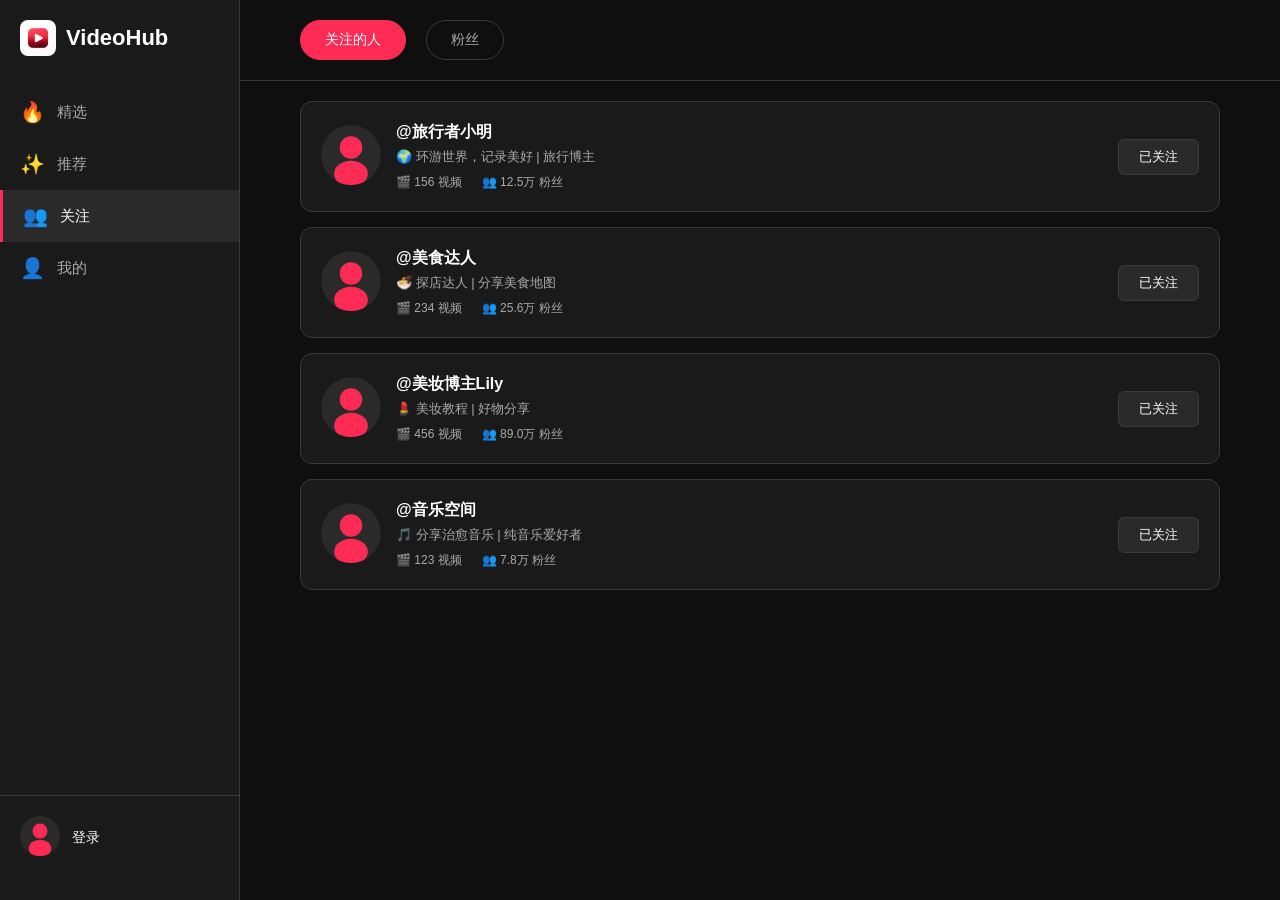
==== following.html @ 25d17666 "VideoHub 短视频网站初始化部署 - 三页面：首页/个人中心/关注页 - 修复首页导航跳转与静音自动播放 - 含3个测试视频与AI生成素材 - 适配 GitHub Pages（.nojekyll" ====
<!DOCTYPE html>
<html lang="zh-CN">
<head>
    <meta charset="UTF-8">
    <meta name="viewport" content="width=device-width, initial-scale=1.0">
    <title>关注 - VideoHub</title>
    <link rel="stylesheet" href="css/style.css">
    <link rel="stylesheet" href="css/following.css">
    <link rel="icon" href="assets/logo.jpg" type="image/svg+xml">
</head>
<body>
    <!-- 左侧导航栏 -->
    <aside class="sidebar">
        <div class="logo">
            <img src="assets/logo.jpg" alt="VideoHub Logo" style="border-radius: 8px; height: 36px;">
            <span>VideoHub</span>
        </div>

        <nav class="nav-menu">
            <a href="index.html" class="nav-item" data-page="home">
                <span class="icon">🔥</span>
                <span>精选</span>
            </a>
            <a href="index.html" class="nav-item" data-page="recommend">
                <span class="icon">✨</span>
                <span>推荐</span>
            </a>
            <a href="#" class="nav-item active" data-page="following">
                <span class="icon">👥</span>
                <span>关注</span>
            </a>
            <a href="profile.html" class="nav-item" data-page="profile">
                <span class="icon">👤</span>
                <span>我的</span>
            </a>
        </nav>

        <div class="user-section">
            <div class="user-avatar">
                <img src="assets/avatar.svg" alt="User">
            </div>
            <span class="username">登录</span>
        </div>
    </aside>

    <!-- 主内容区 -->
    <main class="main-content">
        <!-- 顶部标签 -->
        <header class="following-header">
            <div class="tabs-container">
                <button class="tab-btn active" data-tab="following">关注的人</button>
                <button class="tab-btn" data-tab="followers">粉丝</button>
            </div>
        </header>

        <!-- 用户列表 -->
        <div class="user-list" id="userList">
            <!-- 用户将由JS动态生成 -->
        </div>
    </main>

    <script src="js/following.js"></script>
</body>
</html>
---- css/style.css ----
* {
    margin: 0;
    padding: 0;
    box-sizing: border-box;
}

:root {
    --bg-primary: #0f0f0f;
    --bg-secondary: #1a1a1a;
    --bg-tertiary: #2a2a2a;
    --text-primary: #ffffff;
    --text-secondary: #aaaaaa;
    --accent-color: #fe2c55;
    --accent-hover: #ff4d6d;
    --border-color: #3a3a3a;
}

body {
    font-family: -apple-system, BlinkMacSystemFont, 'Segoe UI', Roboto, sans-serif;
    background-color: var(--bg-primary);
    color: var(--text-primary);
    display: flex;
    min-height: 100vh;
    overflow: hidden;
}

/* 侧边栏 */
.sidebar {
    width: 240px;
    background-color: var(--bg-secondary);
    padding: 20px 0;
    display: flex;
    flex-direction: column;
    border-right: 1px solid var(--border-color);
    position: fixed;
    height: 100vh;
    left: 0;
    top: 0;
}

.logo {
    display: flex;
    align-items: center;
    gap: 10px;
    padding: 0 20px 30px;
    font-size: 22px;
    font-weight: 700;
    color: var(--text-primary);
}

.logo img {
    width: 36px;
    height: 36px;
    border-radius: 8px;
}

.nav-menu {
    flex: 1;
}

.nav-item {
    display: flex;
    align-items: center;
    gap: 12px;
    padding: 14px 20px;
    color: var(--text-secondary);
    text-decoration: none;
    transition: all 0.2s;
    font-size: 15px;
}

.nav-item:hover {
    background-color: var(--bg-tertiary);
    color: var(--text-primary);
}

.nav-item.active {
    background-color: var(--bg-tertiary);
    color: var(--text-primary);
    border-left: 3px solid var(--accent-color);
}

.nav-item .icon {
    font-size: 20px;
}

.user-section {
    display: flex;
    align-items: center;
    gap: 12px;
    padding: 20px;
    border-top: 1px solid var(--border-color);
    cursor: pointer;
}

.user-avatar img {
    width: 40px;
    height: 40px;
    border-radius: 50%;
    object-fit: cover;
}

.username {
    font-size: 14px;
    font-weight: 500;
}

/* 主内容区 */
.main-content {
    flex: 1;
    margin-left: 240px;
    display: flex;
    flex-direction: column;
    height: 100vh;
}

/* 顶部导航 */
.top-header {
    display: flex;
    align-items: center;
    justify-content: space-between;
    padding: 15px 30px;
    background-color: var(--bg-primary);
    border-bottom: 1px solid var(--border-color);
    gap: 20px;
}

.category-tabs {
    display: flex;
    gap: 8px;
    flex-wrap: wrap;
}

.tab-btn {
    padding: 8px 16px;
    background-color: var(--bg-secondary);
    border: 1px solid var(--border-color);
    color: var(--text-secondary);
    border-radius: 20px;
    cursor: pointer;
    font-size: 14px;
    transition: all 0.2s;
}

.tab-btn:hover {
    background-color: var(--bg-tertiary);
    color: var(--text-primary);
}

.tab-btn.active {
    background-color: var(--accent-color);
    color: white;
    border-color: var(--accent-color);
}

.search-box {
    display: flex;
    align-items: center;
    flex: 1;
    max-width: 400px;
    position: relative;
}

.search-box input {
    width: 100%;
    padding: 10px 45px 10px 16px;
    background-color: var(--bg-secondary);
    border: 1px solid var(--border-color);
    border-radius: 25px;
    color: var(--text-primary);
    font-size: 14px;
    outline: none;
    transition: border-color 0.2s;
}

.search-box input:focus {
    border-color: var(--accent-color);
}

.search-btn {
    position: absolute;
    right: 5px;
    background: none;
    border: none;
    color: var(--text-secondary);
    font-size: 18px;
    cursor: pointer;
    padding: 8px;
}

.header-actions {
    display: flex;
    gap: 10px;
}

.action-btn {
    width: 40px;
    height: 40px;
    border-radius: 50%;
    background-color: var(--bg-secondary);
    border: 1px solid var(--border-color);
    color: var(--text-primary);
    cursor: pointer;
    font-size: 18px;
    display: flex;
    align-items: center;
    justify-content: center;
    transition: all 0.2s;
}

.action-btn:hover {
    background-color: var(--bg-tertiary);
}

.upload-btn {
    background-color: var(--accent-color);
    border-color: var(--accent-color);
}

.upload-btn:hover {
    background-color: var(--accent-hover);
}

/* 视频容器 */
.video-container {
    display: flex;
    flex: 1;
    overflow: hidden;
}

/* 主视频播放器 */
.main-video-player {
    flex: 1;
    position: relative;
    background-color: #000;
    display: flex;
    align-items: center;
    justify-content: center;
    min-width: 0;
}

.video-element {
    max-width: 100%;
    max-height: 100%;
    object-fit: contain;
}

.video-overlay {
    position: absolute;
    bottom: 0;
    left: 0;
    right: 0;
    padding: 30px;
    background: linear-gradient(transparent, rgba(0, 0, 0, 0.8));
    display: flex;
    justify-content: space-between;
    align-items: flex-end;
    gap: 30px;
}

.video-info {
    flex: 1;
}

.author-info {
    display: flex;
    align-items: center;
    gap: 12px;
    margin-bottom: 12px;
}

.author-avatar {
    width: 44px;
    height: 44px;
    border-radius: 50%;
    object-fit: cover;
}

.author-details {
    display: flex;
    flex-direction: column;
}

.author-name {
    font-weight: 600;
    font-size: 15px;
}

.publish-date {
    font-size: 12px;
    color: var(--text-secondary);
}

.follow-btn {
    padding: 6px 16px;
    background-color: var(--accent-color);
    color: white;
    border: none;
    border-radius: 4px;
    cursor: pointer;
    font-size: 13px;
    font-weight: 500;
    transition: background-color 0.2s;
}

.follow-btn:hover {
    background-color: var(--accent-hover);
}

.follow-btn.following {
    background-color: var(--bg-tertiary);
    border: 1px solid var(--border-color);
}

.video-description p {
    font-size: 14px;
    line-height: 1.5;
    color: var(--text-primary);
}

/* 互动面板 */
.interaction-panel {
    display: flex;
    flex-direction: column;
    gap: 15px;
}

.interaction-btn {
    display: flex;
    flex-direction: column;
    align-items: center;
    gap: 4px;
    background: none;
    border: none;
    color: white;
    cursor: pointer;
    font-size: 14px;
    transition: transform 0.2s;
}

.interaction-btn:hover {
    transform: scale(1.1);
}

.interaction-btn .icon {
    width: 45px;
    height: 45px;
    background-color: rgba(255, 255, 255, 0.1);
    border-radius: 50%;
    display: flex;
    align-items: center;
    justify-content: center;
    font-size: 22px;
}

.interaction-btn.liked .icon {
    background-color: var(--accent-color);
}

.interaction-btn.collected .icon {
    background-color: #ffcc00;
    color: #000;
}

.interaction-btn .count {
    font-size: 12px;
    font-weight: 500;
}

/* 视频控制条 */
.video-controls {
    position: absolute;
    bottom: 0;
    left: 0;
    right: 0;
    padding: 15px;
    display: flex;
    flex-direction: column;
    gap: 10px;
    opacity: 0;
    transition: opacity 0.3s;
}

.main-video-player:hover .video-controls {
    opacity: 1;
}

.progress-bar {
    width: 100%;
    height: 4px;
    background-color: rgba(255, 255, 255, 0.3);
    border-radius: 2px;
    cursor: pointer;
}

.progress-fill {
    height: 100%;
    background-color: var(--accent-color);
    border-radius: 2px;
    width: 45%;
}

.control-buttons {
    display: flex;
    align-items: center;
    gap: 15px;
}

.control-btn {
    background: none;
    border: none;
    color: white;
    font-size: 20px;
    cursor: pointer;
    padding: 5px;
}

.time-display {
    font-size: 13px;
    color: rgba(255, 255, 255, 0.8);
}

/* 右侧视频列表 */
.video-list {
    width: 360px;
    background-color: var(--bg-secondary);
    padding: 20px;
    overflow-y: auto;
    border-left: 1px solid var(--border-color);
}

.list-title {
    font-size: 16px;
    font-weight: 600;
    margin-bottom: 15px;
}

.video-grid {
    display: flex;
    flex-direction: column;
    gap: 15px;
}

.video-card {
    display: flex;
    gap: 12px;
    cursor: pointer;
    padding: 8px;
    border-radius: 8px;
    transition: background-color 0.2s;
}

.video-card:hover {
    background-color: var(--bg-tertiary);
}

.video-card.playing {
    background-color: var(--bg-tertiary);
    border: 1px solid var(--accent-color);
}

.video-thumbnail {
    width: 120px;
    height: 68px;
    border-radius: 6px;
    object-fit: cover;
    background-color: var(--bg-tertiary);
    position: relative;
    flex-shrink: 0;
}

.video-thumbnail .duration {
    position: absolute;
    bottom: 4px;
    right: 4px;
    background-color: rgba(0, 0, 0, 0.8);
    color: white;
    font-size: 11px;
    padding: 2px 6px;
    border-radius: 3px;
}

.video-card-info {
    flex: 1;
    display: flex;
    flex-direction: column;
    justify-content: space-between;
    min-width: 0;
}

.video-card-title {
    font-size: 13px;
    font-weight: 500;
    line-height: 1.4;
    display: -webkit-box;
    -webkit-line-clamp: 2;
    -webkit-box-orient: vertical;
    overflow: hidden;
}

.video-card-meta {
    display: flex;
    flex-direction: column;
    gap: 4px;
}

.video-card-author {
    font-size: 12px;
    color: var(--text-secondary);
}

.video-card-stats {
    font-size: 11px;
    color: var(--text-secondary);
    display: flex;
    align-items: center;
    gap: 6px;
}

/* 模态框 */
.modal {
    display: none;
    position: fixed;
    top: 0;
    left: 0;
    right: 0;
    bottom: 0;
    background-color: rgba(0, 0, 0, 0.7);
    z-index: 1000;
    align-items: center;
    justify-content: center;
}

.modal.show {
    display: flex;
}

.modal-content {
    background-color: var(--bg-secondary);
    border-radius: 12px;
    max-width: 500px;
    width: 90%;
    max-height: 80vh;
    overflow: hidden;
    border: 1px solid var(--border-color);
}

.modal-header {
    display: flex;
    justify-content: space-between;
    align-items: center;
    padding: 20px;
    border-bottom: 1px solid var(--border-color);
}

.modal-header h3 {
    font-size: 18px;
    font-weight: 600;
}

.close-modal {
    background: none;
    border: none;
    color: var(--text-secondary);
    font-size: 28px;
    cursor: pointer;
    line-height: 1;
}

.close-modal:hover {
    color: var(--text-primary);
}

/* 评论弹窗 */
.comment-modal .modal-content {
    max-width: 500px;
}

.comment-input-section {
    padding: 20px;
    border-bottom: 1px solid var(--border-color);
}

.comment-input-section textarea {
    width: 100%;
    padding: 12px;
    background-color: var(--bg-tertiary);
    border: 1px solid var(--border-color);
    border-radius: 8px;
    color: var(--text-primary);
    font-size: 14px;
    resize: none;
    height: 80px;
    outline: none;
    margin-bottom: 10px;
}

.comment-input-section textarea:focus {
    border-color: var(--accent-color);
}

.send-comment-btn {
    padding: 8px 20px;
    background-color: var(--accent-color);
    color: white;
    border: none;
    border-radius: 6px;
    cursor: pointer;
    font-size: 14px;
    font-weight: 500;
    float: right;
}

.comments-list {
    padding: 15px 20px;
    overflow-y: auto;
    max-height: 400px;
}

.comment-item {
    padding: 12px 0;
    border-bottom: 1px solid var(--border-color);
}

.comment-item:last-child {
    border-bottom: none;
}

.comment-header {
    display: flex;
    align-items: center;
    gap: 10px;
    margin-bottom: 8px;
}

.comment-avatar {
    width: 32px;
    height: 32px;
    border-radius: 50%;
    object-fit: cover;
}

.comment-author {
    font-size: 13px;
    font-weight: 500;
}

.comment-time {
    font-size: 11px;
    color: var(--text-secondary);
}

.comment-text {
    font-size: 14px;
    line-height: 1.5;
    margin-left: 42px;
}

.comment-actions {
    display: flex;
    gap: 15px;
    margin-left: 42px;
    margin-top: 8px;
}

.comment-action-btn {
    background: none;
    border: none;
    color: var(--text-secondary);
    font-size: 12px;
    cursor: pointer;
    display: flex;
    align-items: center;
    gap: 4px;
}

.comment-action-btn:hover {
    color: var(--text-primary);
}

/* 分享弹窗 */
.share-options {
    padding: 30px;
    display: grid;
    grid-template-columns: repeat(2, 1fr);
    gap: 15px;
}

.share-option {
    padding: 20px;
    background-color: var(--bg-tertiary);
    border: 1px solid var(--border-color);
    border-radius: 8px;
    color: var(--text-primary);
    cursor: pointer;
    font-size: 14px;
    transition: all 0.2s;
}

.share-option:hover {
    background-color: var(--accent-color);
    border-color: var(--accent-color);
}

/* 上传弹窗 */
.upload-modal .modal-content {
    max-width: 600px;
}

.upload-area {
    padding: 40px;
    text-align: center;
    border: 2px dashed var(--border-color);
    border-radius: 8px;
    margin: 20px;
    cursor: pointer;
    transition: all 0.2s;
}

.upload-area:hover {
    border-color: var(--accent-color);
    background-color: var(--bg-tertiary);
}

.upload-icon {
    font-size: 48px;
    margin-bottom: 15px;
}

.upload-area p {
    font-size: 16px;
    margin-bottom: 8px;
}

.upload-area small {
    color: var(--text-secondary);
}

.upload-form {
    padding: 20px;
    display: flex;
    flex-direction: column;
    gap: 15px;
}

.upload-form input,
.upload-form textarea {
    padding: 12px;
    background-color: var(--bg-tertiary);
    border: 1px solid var(--border-color);
    border-radius: 8px;
    color: var(--text-primary);
    font-size: 14px;
    outline: none;
}

.upload-form input:focus,
.upload-form textarea:focus {
    border-color: var(--accent-color);
}

.upload-submit-btn {
    padding: 12px;
    background-color: var(--accent-color);
    color: white;
    border: none;
    border-radius: 8px;
    cursor: pointer;
    font-size: 15px;
    font-weight: 500;
    transition: background-color 0.2s;
}

.upload-submit-btn:hover {
    background-color: var(--accent-hover);
}

/* 滚动条样式 */
::-webkit-scrollbar {
    width: 8px;
}

::-webkit-scrollbar-track {
    background: var(--bg-primary);
}

::-webkit-scrollbar-thumb {
    background: var(--border-color);
    border-radius: 4px;
}

::-webkit-scrollbar-thumb:hover {
    background: #555;
}

/* 响应式设计 */
@media (max-width: 1024px) {
    .sidebar {
        width: 70px;
    }

    .sidebar .logo span,
    .nav-item span:not(.icon),
    .username {
        display: none;
    }

    .main-content {
        margin-left: 70px;
    }

    .video-list {
        width: 280px;
    }
}

@media (max-width: 768px) {
    .video-list {
        display: none;
    }

    .category-tabs {
        display: none;
    }

    .video-overlay {
        flex-direction: column;
        align-items: flex-start;
    }

    .interaction-panel {
        flex-direction: row;
        width: 100%;
        justify-content: space-around;
    }
}
---- css/following.css ----
/* 关注页面样式 */

.main-content {
    padding: 0;
    overflow-y: auto;
}

.following-header {
    padding: 20px 60px;
    border-bottom: 1px solid var(--border-color);
    background-color: var(--bg-primary);
    position: sticky;
    top: 0;
    z-index: 10;
}

.tabs-container {
    display: flex;
    gap: 20px;
}

.tab-btn {
    padding: 10px 24px;
    background: none;
    border: 1px solid var(--border-color);
    color: var(--text-secondary);
    border-radius: 25px;
    cursor: pointer;
    font-size: 14px;
    font-weight: 500;
    transition: all 0.2s;
}

.tab-btn:hover {
    background-color: var(--bg-tertiary);
    color: var(--text-primary);
}

.tab-btn.active {
    background-color: var(--accent-color);
    color: white;
    border-color: var(--accent-color);
}

/* 用户列表 */
.user-list {
    padding: 20px 60px;
    display: flex;
    flex-direction: column;
    gap: 15px;
}

.user-item {
    display: flex;
    align-items: center;
    gap: 15px;
    padding: 20px;
    background-color: var(--bg-secondary);
    border-radius: 12px;
    border: 1px solid var(--border-color);
    transition: all 0.2s;
    cursor: pointer;
}

.user-item:hover {
    background-color: var(--bg-tertiary);
    transform: translateX(5px);
}

.user-item-avatar {
    flex-shrink: 0;
}

.user-item-avatar img {
    width: 60px;
    height: 60px;
    border-radius: 50%;
    object-fit: cover;
}

.user-item-info {
    flex: 1;
}

.user-item-name {
    font-size: 16px;
    font-weight: 600;
    margin-bottom: 5px;
}

.user-item-bio {
    font-size: 13px;
    color: var(--text-secondary);
    margin-bottom: 8px;
}

.user-item-stats {
    display: flex;
    gap: 20px;
    font-size: 12px;
    color: var(--text-secondary);
}

.user-item-stat {
    display: flex;
    align-items: center;
    gap: 4px;
}

.follow-status-btn {
    padding: 8px 20px;
    background-color: var(--bg-tertiary);
    border: 1px solid var(--border-color);
    color: var(--text-primary);
    border-radius: 6px;
    cursor: pointer;
    font-size: 13px;
    font-weight: 500;
    transition: all 0.2s;
}

.follow-status-btn.following {
    background-color: var(--bg-tertiary);
}

.follow-status-btn:not(.following) {
    background-color: var(--accent-color);
    border-color: var(--accent-color);
    color: white;
}

.follow-status-btn:hover {
    opacity: 0.9;
}

/* 空状态 */
.empty-state {
    text-align: center;
    padding: 80px 20px;
}

.empty-icon {
    font-size: 80px;
    margin-bottom: 20px;
}

.empty-title {
    font-size: 20px;
    font-weight: 600;
    margin-bottom: 10px;
}

.empty-text {
    font-size: 15px;
    color: var(--text-secondary);
    margin-bottom: 30px;
}

.empty-btn {
    padding: 12px 32px;
    background-color: var(--accent-color);
    color: white;
    border: none;
    border-radius: 8px;
    cursor: pointer;
    font-size: 15px;
    font-weight: 500;
}

/* 响应式设计 */
@media (max-width: 1024px) {
    .following-header {
        padding: 15px 40px;
    }

    .user-list {
        padding: 20px 40px;
    }
}

@media (max-width: 768px) {
    .following-header {
        padding: 15px 20px;
    }

    .user-list {
        padding: 15px 20px;
    }

    .user-item {
        padding: 15px;
        flex-wrap: wrap;
    }

    .user-item-stats {
        width: 100%;
        margin-top: 10px;
    }
}
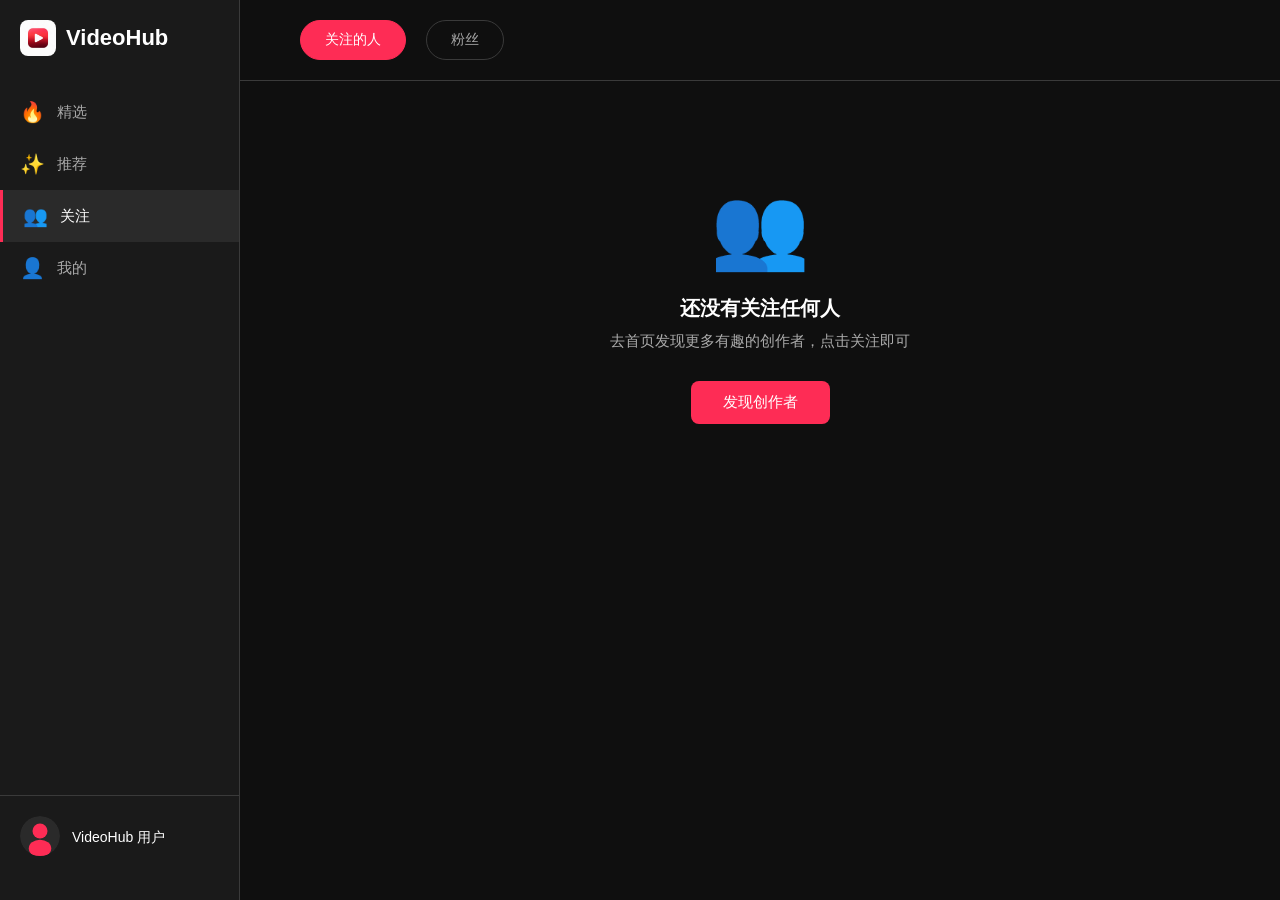
==== commit 66db8bea: "修复关注状态持久化、个人中心资料/头像编辑、我的作品逻辑 - 新增 js/storage.js 统一本地存储(用户资料/关注列表/我的上传) - 关注状态跨页面同步、刷新不丢；关注的人初始为空，首页关" ====
--- a/following.html
+++ b/following.html
@@ -59,6 +59,7 @@
         </div>
     </main>
 
+    <script src="js/storage.js"></script>
     <script src="js/following.js"></script>
 </body>
 </html>
